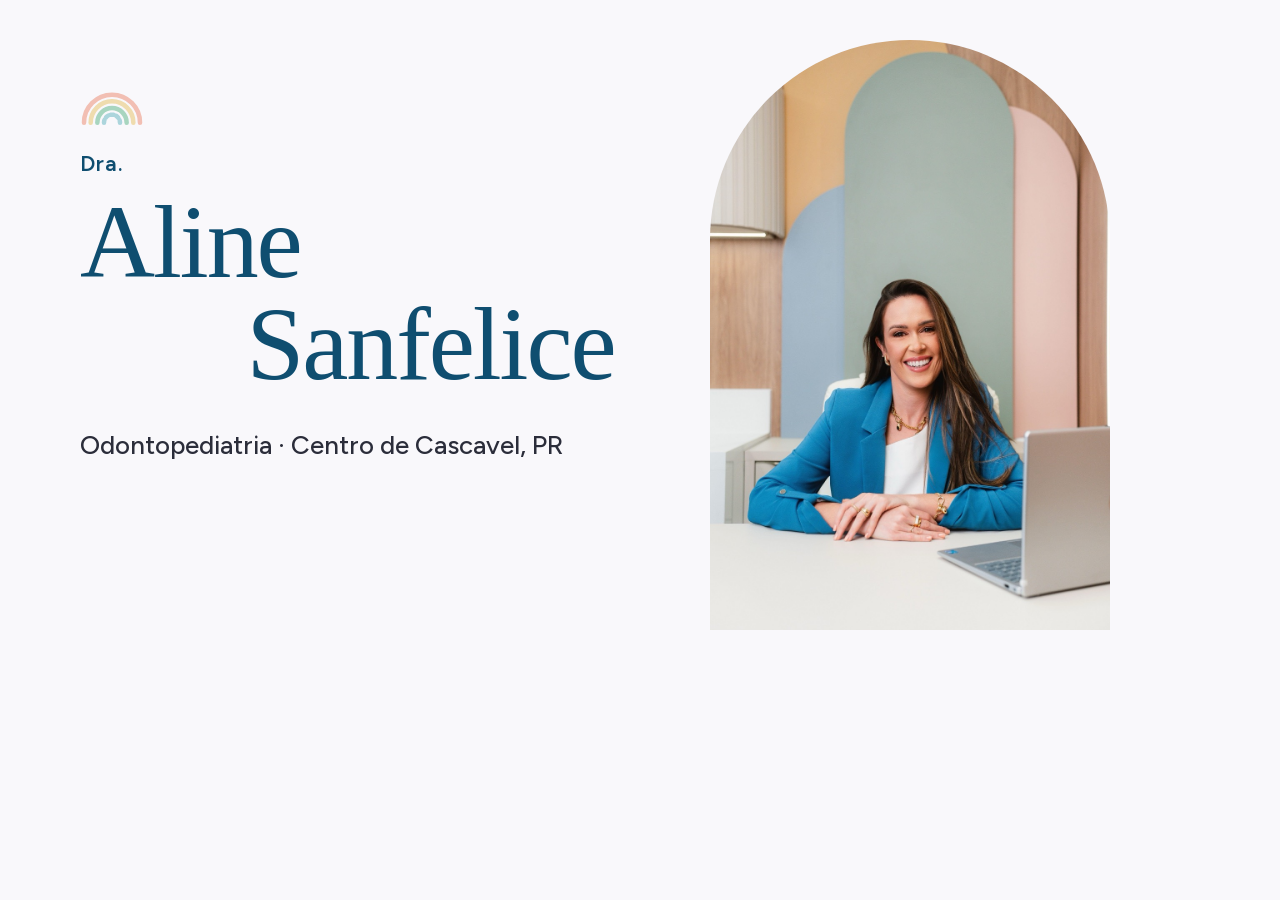
==== .impeccable/og-source.html @ 520751be "feat: redesign completo do site da Dra. Aline Sanfelice Nova direção "A sala dos arcos", com paleta " ====
<!doctype html><html><head><meta charset="utf-8"><style>
@font-face{font-family:YS;src:url(../assets/fonts/young-serif-latin.woff2)}
@font-face{font-family:FT;src:url(../assets/fonts/figtree-latin.woff2);font-weight:300 800}
*{margin:0;box-sizing:border-box}body{width:1200px;height:630px;background:#f9f8fb;position:relative;overflow:hidden;font-family:FT}
.a{position:absolute;right:90px;top:40px;width:400px;height:590px;border-radius:200px 200px 0 0;overflow:hidden}
.a img{width:100%;height:100%;object-fit:cover;object-position:50% 40%}
.t{position:absolute;left:80px;top:150px;color:#0f4e70}
.t small{font:600 22px FT;letter-spacing:.04em;display:block;margin-bottom:14px}
.t h1{font:400 104px/0.98 YS;letter-spacing:-.02em}
.t h1 span{display:block;padding-left:1.6em}
.t p{margin-top:34px;font:500 26px FT;color:#2b2d3a}
svg{position:absolute;left:80px;top:80px;width:64px;fill:none;stroke-width:3.4;stroke-linecap:round}
</style></head><body>
<svg viewBox="0 0 48 34"><path d="M3 32a21 21 0 0 1 42 0" stroke="#f2bfb3"/><path d="M8 32a16 16 0 0 1 32 0" stroke="#efdcae"/><path d="M13 32a11 11 0 0 1 22 0" stroke="#a8d5bf"/><path d="M18 32a6 6 0 0 1 12 0" stroke="#acd5dc" stroke-dasharray="2.2 2"/></svg>
<div class="t"><small>Dra.</small><h1>Aline<span>Sanfelice</span></h1><p>Odontopediatria · Centro de Cascavel, PR</p></div>
<div class="a"><img src="../assets/photos/aline-retrato-960.jpg"></div>
</body></html>
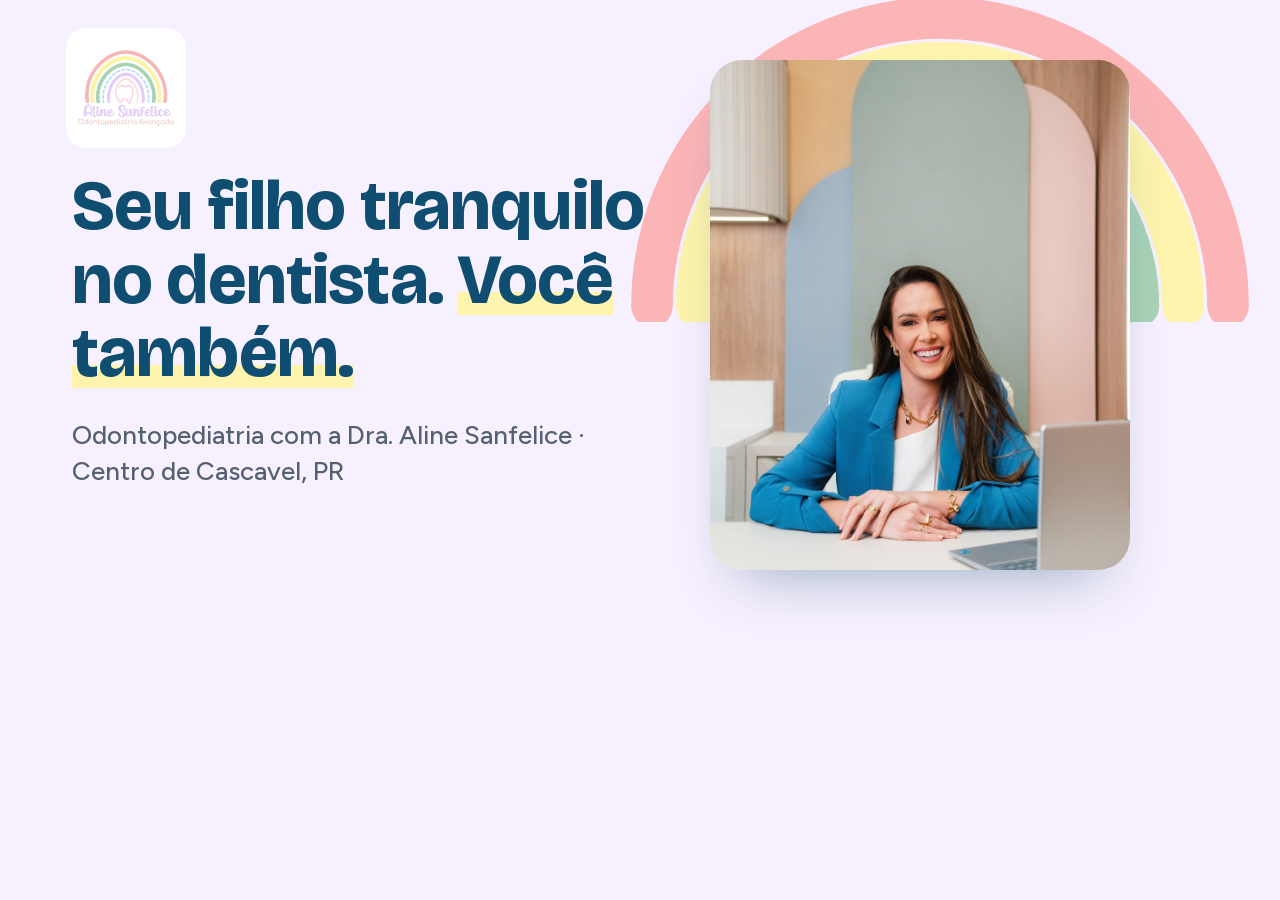
==== commit 58720f2a: "feat: nova direção visual com padrão de clínica pediátrica premium O redesign editorial anterior não" ====
--- a/.impeccable/og-source.html
+++ b/.impeccable/og-source.html
@@ -1,17 +1,19 @@
 <!doctype html><html><head><meta charset="utf-8"><style>
-@font-face{font-family:YS;src:url(../assets/fonts/young-serif-latin.woff2)}
+@font-face{font-family:BG;src:url(../assets/fonts/bricolage-latin.woff2);font-weight:500 800}
 @font-face{font-family:FT;src:url(../assets/fonts/figtree-latin.woff2);font-weight:300 800}
-*{margin:0;box-sizing:border-box}body{width:1200px;height:630px;background:#f9f8fb;position:relative;overflow:hidden;font-family:FT}
-.a{position:absolute;right:90px;top:40px;width:400px;height:590px;border-radius:200px 200px 0 0;overflow:hidden}
-.a img{width:100%;height:100%;object-fit:cover;object-position:50% 40%}
-.t{position:absolute;left:80px;top:150px;color:#0f4e70}
-.t small{font:600 22px FT;letter-spacing:.04em;display:block;margin-bottom:14px}
-.t h1{font:400 104px/0.98 YS;letter-spacing:-.02em}
-.t h1 span{display:block;padding-left:1.6em}
-.t p{margin-top:34px;font:500 26px FT;color:#2b2d3a}
-svg{position:absolute;left:80px;top:80px;width:64px;fill:none;stroke-width:3.4;stroke-linecap:round}
+*{margin:0;box-sizing:border-box}body{width:1200px;height:630px;background:#f7f0fe;position:relative;overflow:hidden;font-family:FT}
+.arcs{position:absolute;right:-60px;top:-30px;width:640px;fill:none;stroke-width:26;stroke-linecap:round}
+.ph{position:absolute;right:70px;top:60px;width:420px;height:510px;border-radius:32px;overflow:hidden;box-shadow:0 30px 60px -30px rgba(15,78,112,.45)}
+.ph img{width:100%;height:100%;object-fit:cover;object-position:50% 42%}
+.t{position:absolute;left:72px;top:170px;width:600px;color:#0f4e70}
+.t h1{font:760 70px/1.05 BG;letter-spacing:-.012em}
+.t h1 span{background:linear-gradient(transparent 64%,#fef4ae 64%,#fef4ae 92%,transparent 92%)}
+.t p{margin-top:26px;font:500 26px/1.4 FT;color:#556170}
+.logo{position:absolute;left:66px;top:28px;display:flex;align-items:center;gap:12px;font:750 26px BG;color:#0f4e70}
+.logo svg{width:56px;fill:none;stroke-width:4.4;stroke-linecap:round}
 </style></head><body>
-<svg viewBox="0 0 48 34"><path d="M3 32a21 21 0 0 1 42 0" stroke="#f2bfb3"/><path d="M8 32a16 16 0 0 1 32 0" stroke="#efdcae"/><path d="M13 32a11 11 0 0 1 22 0" stroke="#a8d5bf"/><path d="M18 32a6 6 0 0 1 12 0" stroke="#acd5dc" stroke-dasharray="2.2 2"/></svg>
-<div class="t"><small>Dra.</small><h1>Aline<span>Sanfelice</span></h1><p>Odontopediatria · Centro de Cascavel, PR</p></div>
-<div class="a"><img src="../assets/photos/aline-retrato-960.jpg"></div>
+<div class="logo"><img src="../assets/brand/logo-aline-sanfelice.png" style="width:120px;height:120px;border-radius:20px;background:#fff"></div>
+<svg class="arcs" viewBox="0 0 400 220"><path d="M20 210a180 180 0 0 1 360 0" stroke="#fbb5b7"/><path d="M48 210a152 152 0 0 1 304 0" stroke="#fef4ae"/><path d="M76 210a124 124 0 0 1 248 0" stroke="#a9d3b7"/><path d="M104 210a96 96 0 0 1 192 0" stroke="#add8ed" stroke-dasharray="14 12"/><path d="M132 210a68 68 0 0 1 136 0" stroke="#e6cbfc"/></svg>
+<div class="ph"><img src="../assets/photos/aline-retrato-960.jpg"></div>
+<div class="t"><h1>Seu filho tranquilo no dentista. <span>Você também.</span></h1><p>Odontopediatria com a Dra. Aline Sanfelice · Centro de Cascavel, PR</p></div>
 </body></html>
